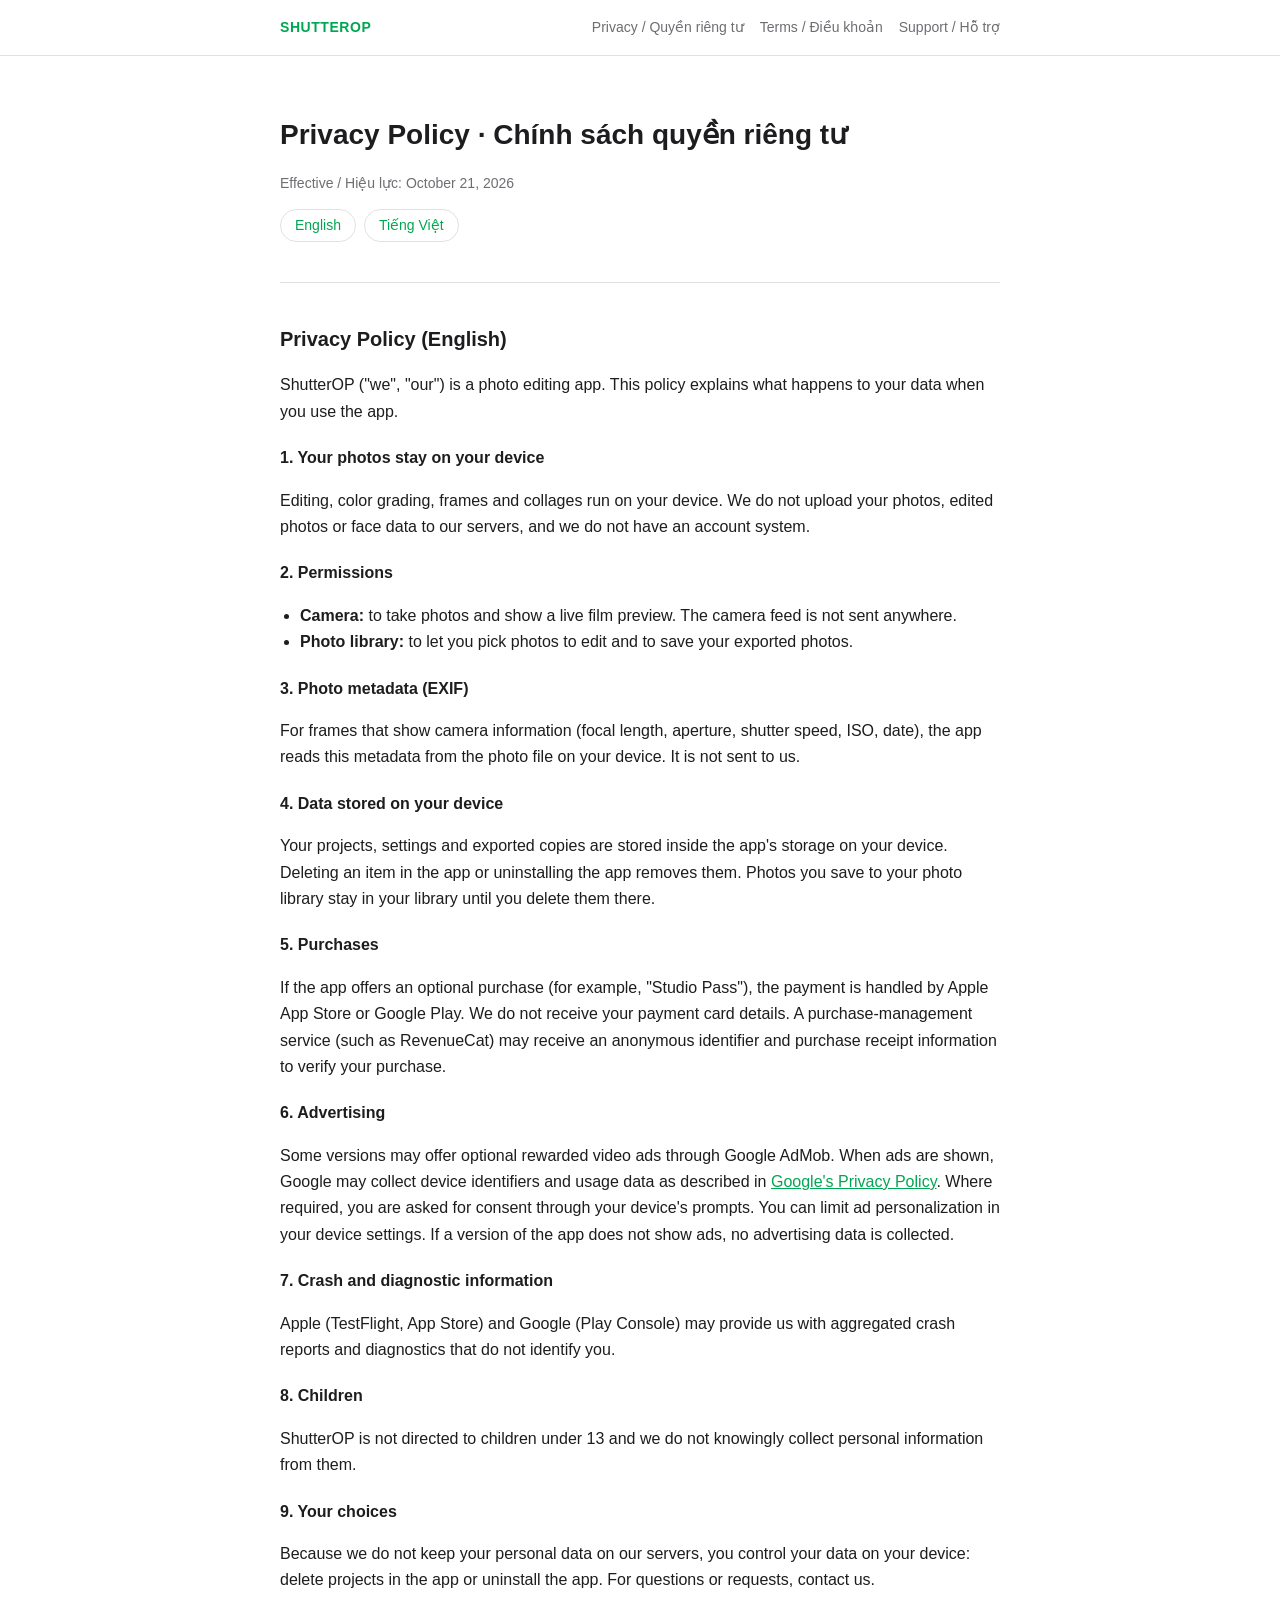
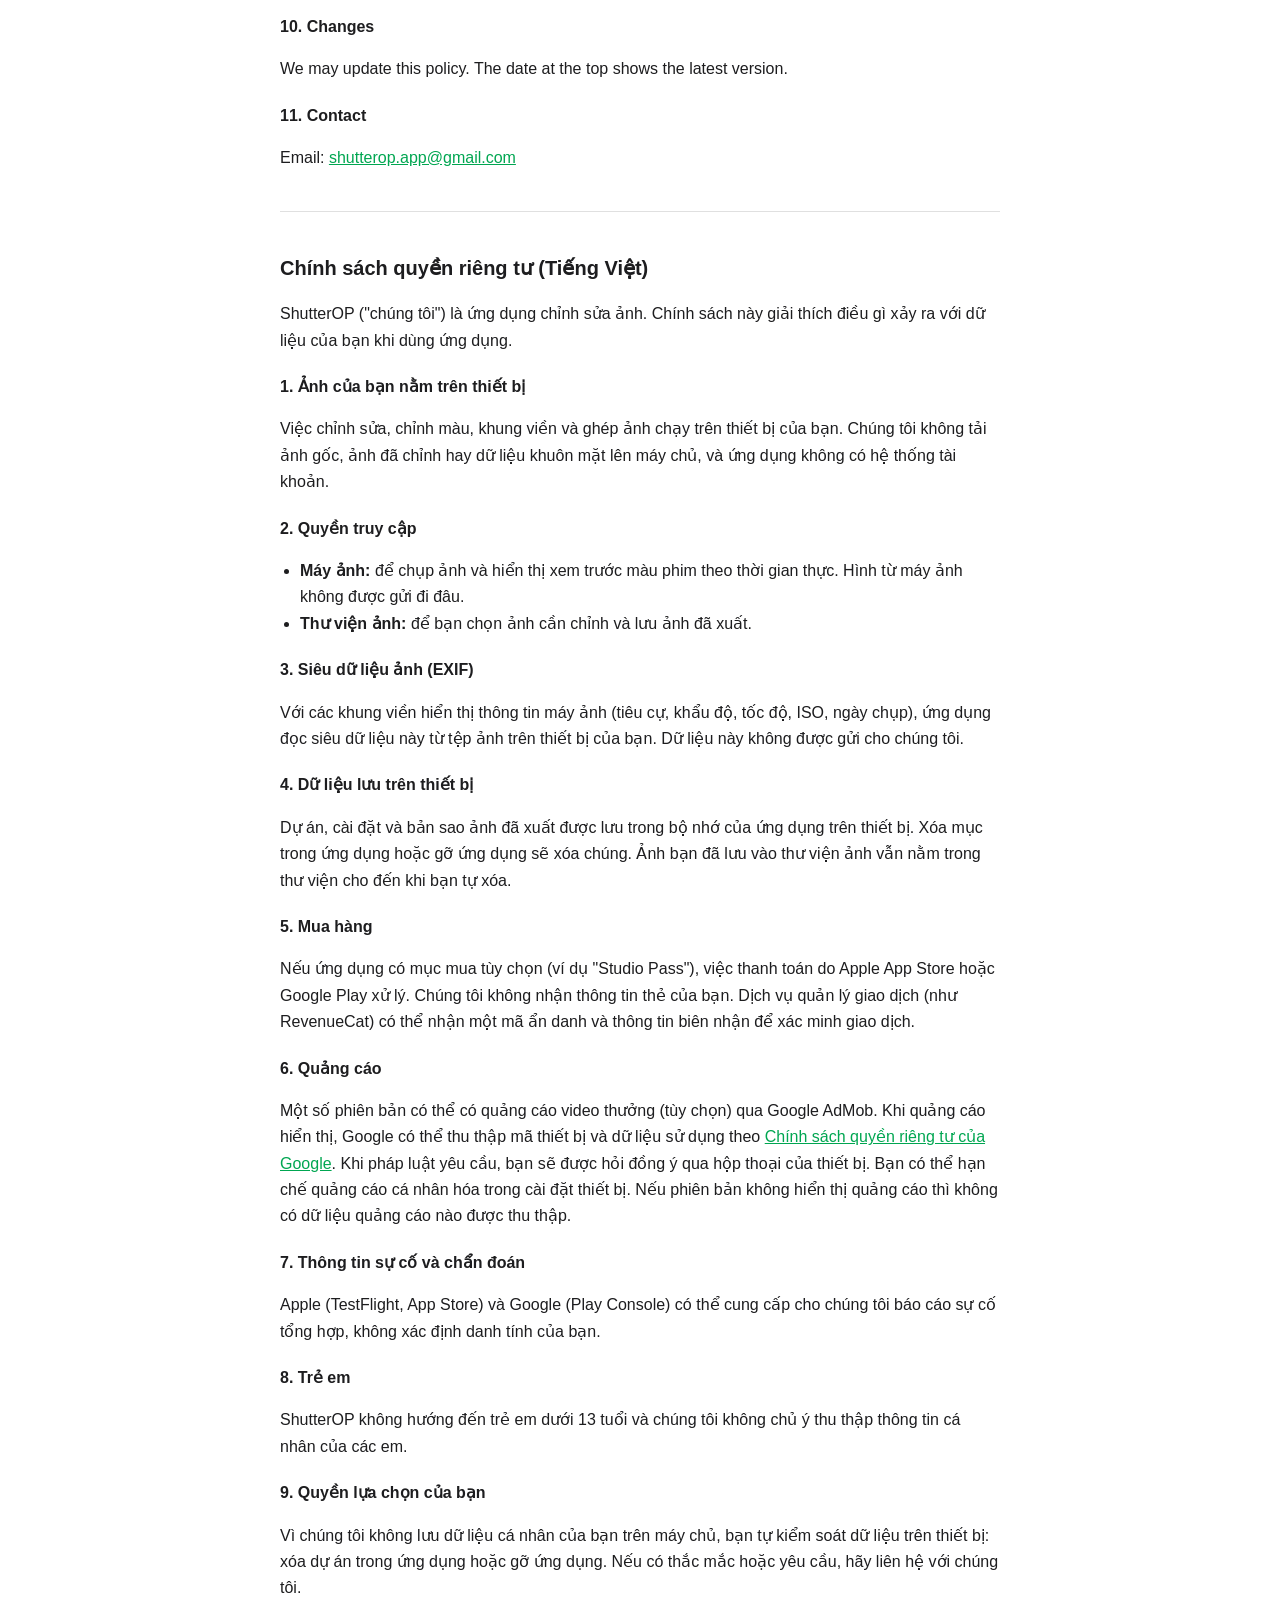
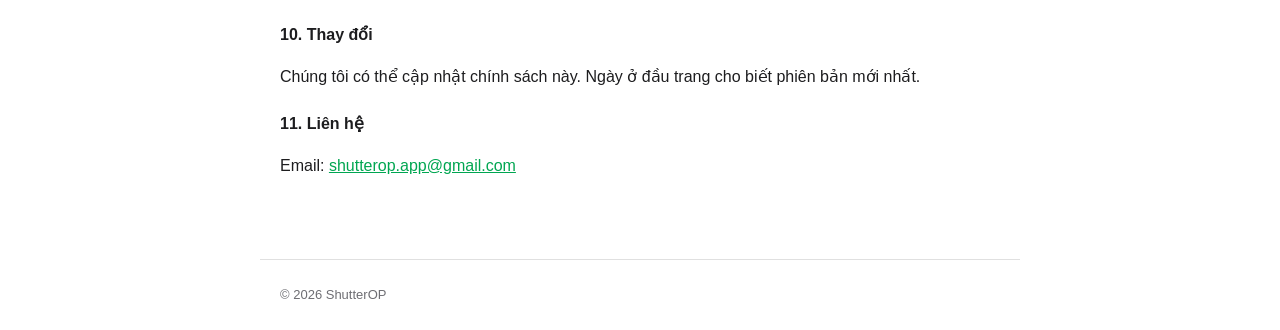
==== privacy.html @ 8fe9f45d "Add files via upload" ====
<!doctype html>
<html lang="en">
<head>
  <meta charset="utf-8" />
  <meta name="viewport" content="width=device-width, initial-scale=1" />
  <title>Privacy Policy / Chính sách quyền riêng tư — ShutterOP</title>
  <link rel="stylesheet" href="style.css" />
</head>
<body>
  <header>
    <div class="bar">
      <a class="brand" href="index.html">SHUTTEROP</a>
      <a href="privacy.html">Privacy / Quyền riêng tư</a>
      <a href="terms.html">Terms / Điều khoản</a>
      <a href="support.html">Support / Hỗ trợ</a>
    </div>
  </header>
  <main>
    <h1>Privacy Policy · Chính sách quyền riêng tư</h1>
    <p class="muted">Effective / Hiệu lực: October 21, 2026</p>
    <div class="lang"><a href="#en">English</a><a href="#vi">Tiếng Việt</a></div>

    <section class="doc" id="en">
      <h2>Privacy Policy (English)</h2>
      <p>ShutterOP ("we", "our") is a photo editing app. This policy explains what happens to your data when you use the app.</p>

      <h3>1. Your photos stay on your device</h3>
      <p>Editing, color grading, frames and collages run on your device. We do not upload your photos, edited photos or face data to our servers, and we do not have an account system.</p>

      <h3>2. Permissions</h3>
      <ul>
        <li><strong>Camera:</strong> to take photos and show a live film preview. The camera feed is not sent anywhere.</li>
        <li><strong>Photo library:</strong> to let you pick photos to edit and to save your exported photos.</li>
      </ul>

      <h3>3. Photo metadata (EXIF)</h3>
      <p>For frames that show camera information (focal length, aperture, shutter speed, ISO, date), the app reads this metadata from the photo file on your device. It is not sent to us.</p>

      <h3>4. Data stored on your device</h3>
      <p>Your projects, settings and exported copies are stored inside the app's storage on your device. Deleting an item in the app or uninstalling the app removes them. Photos you save to your photo library stay in your library until you delete them there.</p>

      <h3>5. Purchases</h3>
      <p>If the app offers an optional purchase (for example, "Studio Pass"), the payment is handled by Apple App Store or Google Play. We do not receive your payment card details. A purchase-management service (such as RevenueCat) may receive an anonymous identifier and purchase receipt information to verify your purchase.</p>

      <h3>6. Advertising</h3>
      <p>Some versions may offer optional rewarded video ads through Google AdMob. When ads are shown, Google may collect device identifiers and usage data as described in <a href="https://policies.google.com/privacy">Google's Privacy Policy</a>. Where required, you are asked for consent through your device's prompts. You can limit ad personalization in your device settings. If a version of the app does not show ads, no advertising data is collected.</p>

      <h3>7. Crash and diagnostic information</h3>
      <p>Apple (TestFlight, App Store) and Google (Play Console) may provide us with aggregated crash reports and diagnostics that do not identify you.</p>

      <h3>8. Children</h3>
      <p>ShutterOP is not directed to children under 13 and we do not knowingly collect personal information from them.</p>

      <h3>9. Your choices</h3>
      <p>Because we do not keep your personal data on our servers, you control your data on your device: delete projects in the app or uninstall the app. For questions or requests, contact us.</p>

      <h3>10. Changes</h3>
      <p>We may update this policy. The date at the top shows the latest version.</p>

      <h3>11. Contact</h3>
      <p>Email: <a href="mailto:shutterop.app@gmail.com">shutterop.app@gmail.com</a></p>
    </section>

    <section class="doc" id="vi">
      <h2>Chính sách quyền riêng tư (Tiếng Việt)</h2>
      <p>ShutterOP ("chúng tôi") là ứng dụng chỉnh sửa ảnh. Chính sách này giải thích điều gì xảy ra với dữ liệu của bạn khi dùng ứng dụng.</p>

      <h3>1. Ảnh của bạn nằm trên thiết bị</h3>
      <p>Việc chỉnh sửa, chỉnh màu, khung viền và ghép ảnh chạy trên thiết bị của bạn. Chúng tôi không tải ảnh gốc, ảnh đã chỉnh hay dữ liệu khuôn mặt lên máy chủ, và ứng dụng không có hệ thống tài khoản.</p>

      <h3>2. Quyền truy cập</h3>
      <ul>
        <li><strong>Máy ảnh:</strong> để chụp ảnh và hiển thị xem trước màu phim theo thời gian thực. Hình từ máy ảnh không được gửi đi đâu.</li>
        <li><strong>Thư viện ảnh:</strong> để bạn chọn ảnh cần chỉnh và lưu ảnh đã xuất.</li>
      </ul>

      <h3>3. Siêu dữ liệu ảnh (EXIF)</h3>
      <p>Với các khung viền hiển thị thông tin máy ảnh (tiêu cự, khẩu độ, tốc độ, ISO, ngày chụp), ứng dụng đọc siêu dữ liệu này từ tệp ảnh trên thiết bị của bạn. Dữ liệu này không được gửi cho chúng tôi.</p>

      <h3>4. Dữ liệu lưu trên thiết bị</h3>
      <p>Dự án, cài đặt và bản sao ảnh đã xuất được lưu trong bộ nhớ của ứng dụng trên thiết bị. Xóa mục trong ứng dụng hoặc gỡ ứng dụng sẽ xóa chúng. Ảnh bạn đã lưu vào thư viện ảnh vẫn nằm trong thư viện cho đến khi bạn tự xóa.</p>

      <h3>5. Mua hàng</h3>
      <p>Nếu ứng dụng có mục mua tùy chọn (ví dụ "Studio Pass"), việc thanh toán do Apple App Store hoặc Google Play xử lý. Chúng tôi không nhận thông tin thẻ của bạn. Dịch vụ quản lý giao dịch (như RevenueCat) có thể nhận một mã ẩn danh và thông tin biên nhận để xác minh giao dịch.</p>

      <h3>6. Quảng cáo</h3>
      <p>Một số phiên bản có thể có quảng cáo video thưởng (tùy chọn) qua Google AdMob. Khi quảng cáo hiển thị, Google có thể thu thập mã thiết bị và dữ liệu sử dụng theo <a href="https://policies.google.com/privacy">Chính sách quyền riêng tư của Google</a>. Khi pháp luật yêu cầu, bạn sẽ được hỏi đồng ý qua hộp thoại của thiết bị. Bạn có thể hạn chế quảng cáo cá nhân hóa trong cài đặt thiết bị. Nếu phiên bản không hiển thị quảng cáo thì không có dữ liệu quảng cáo nào được thu thập.</p>

      <h3>7. Thông tin sự cố và chẩn đoán</h3>
      <p>Apple (TestFlight, App Store) và Google (Play Console) có thể cung cấp cho chúng tôi báo cáo sự cố tổng hợp, không xác định danh tính của bạn.</p>

      <h3>8. Trẻ em</h3>
      <p>ShutterOP không hướng đến trẻ em dưới 13 tuổi và chúng tôi không chủ ý thu thập thông tin cá nhân của các em.</p>

      <h3>9. Quyền lựa chọn của bạn</h3>
      <p>Vì chúng tôi không lưu dữ liệu cá nhân của bạn trên máy chủ, bạn tự kiểm soát dữ liệu trên thiết bị: xóa dự án trong ứng dụng hoặc gỡ ứng dụng. Nếu có thắc mắc hoặc yêu cầu, hãy liên hệ với chúng tôi.</p>

      <h3>10. Thay đổi</h3>
      <p>Chúng tôi có thể cập nhật chính sách này. Ngày ở đầu trang cho biết phiên bản mới nhất.</p>

      <h3>11. Liên hệ</h3>
      <p>Email: <a href="mailto:shutterop.app@gmail.com">shutterop.app@gmail.com</a></p>
    </section>
  </main>
  <footer>&copy; 2026 ShutterOP</footer>
</body>
</html>
---- style.css ----
:root {
  --bg: #121212;
  --card: #1c1c1e;
  --text: #f2f2f2;
  --muted: #a1a1a6;
  --accent: #00a651;
  --line: rgba(255, 255, 255, 0.1);
}
@media (prefers-color-scheme: light) {
  :root {
    --bg: #ffffff;
    --card: #f5f5f7;
    --text: #1d1d1f;
    --muted: #6e6e73;
    --line: rgba(0, 0, 0, 0.12);
  }
}
* { box-sizing: border-box; }
body {
  margin: 0;
  background: var(--bg);
  color: var(--text);
  font: 16px/1.65 -apple-system, BlinkMacSystemFont, "Segoe UI", Roboto, Helvetica, Arial, sans-serif;
}
main { max-width: 760px; margin: 0 auto; padding: 24px 20px 64px; }
header { border-bottom: 1px solid var(--line); }
header .bar { max-width: 760px; margin: 0 auto; padding: 16px 20px; display: flex; gap: 16px; flex-wrap: wrap; align-items: center; }
header .brand { font-weight: 700; letter-spacing: 0.04em; color: var(--accent); margin-right: auto; text-decoration: none; }
header a { color: var(--muted); text-decoration: none; font-size: 14px; }
header a:hover { color: var(--text); }
h1 { font-size: 28px; margin: 32px 0 4px; }
h2 { font-size: 20px; margin: 32px 0 8px; }
h3 { font-size: 16px; margin: 20px 0 4px; }
p, li { color: var(--text); }
.muted { color: var(--muted); font-size: 14px; }
ul { padding-left: 20px; }
a { color: var(--accent); }
.lang { display: flex; gap: 8px; margin: 12px 0 0; }
.lang a { border: 1px solid var(--line); border-radius: 999px; padding: 4px 14px; font-size: 14px; text-decoration: none; }
section.doc { margin-top: 40px; padding-top: 8px; border-top: 1px solid var(--line); }
.card { background: var(--card); border-radius: 14px; padding: 16px 18px; margin: 16px 0; }
footer { max-width: 760px; margin: 0 auto; padding: 24px 20px; color: var(--muted); font-size: 13px; border-top: 1px solid var(--line); }
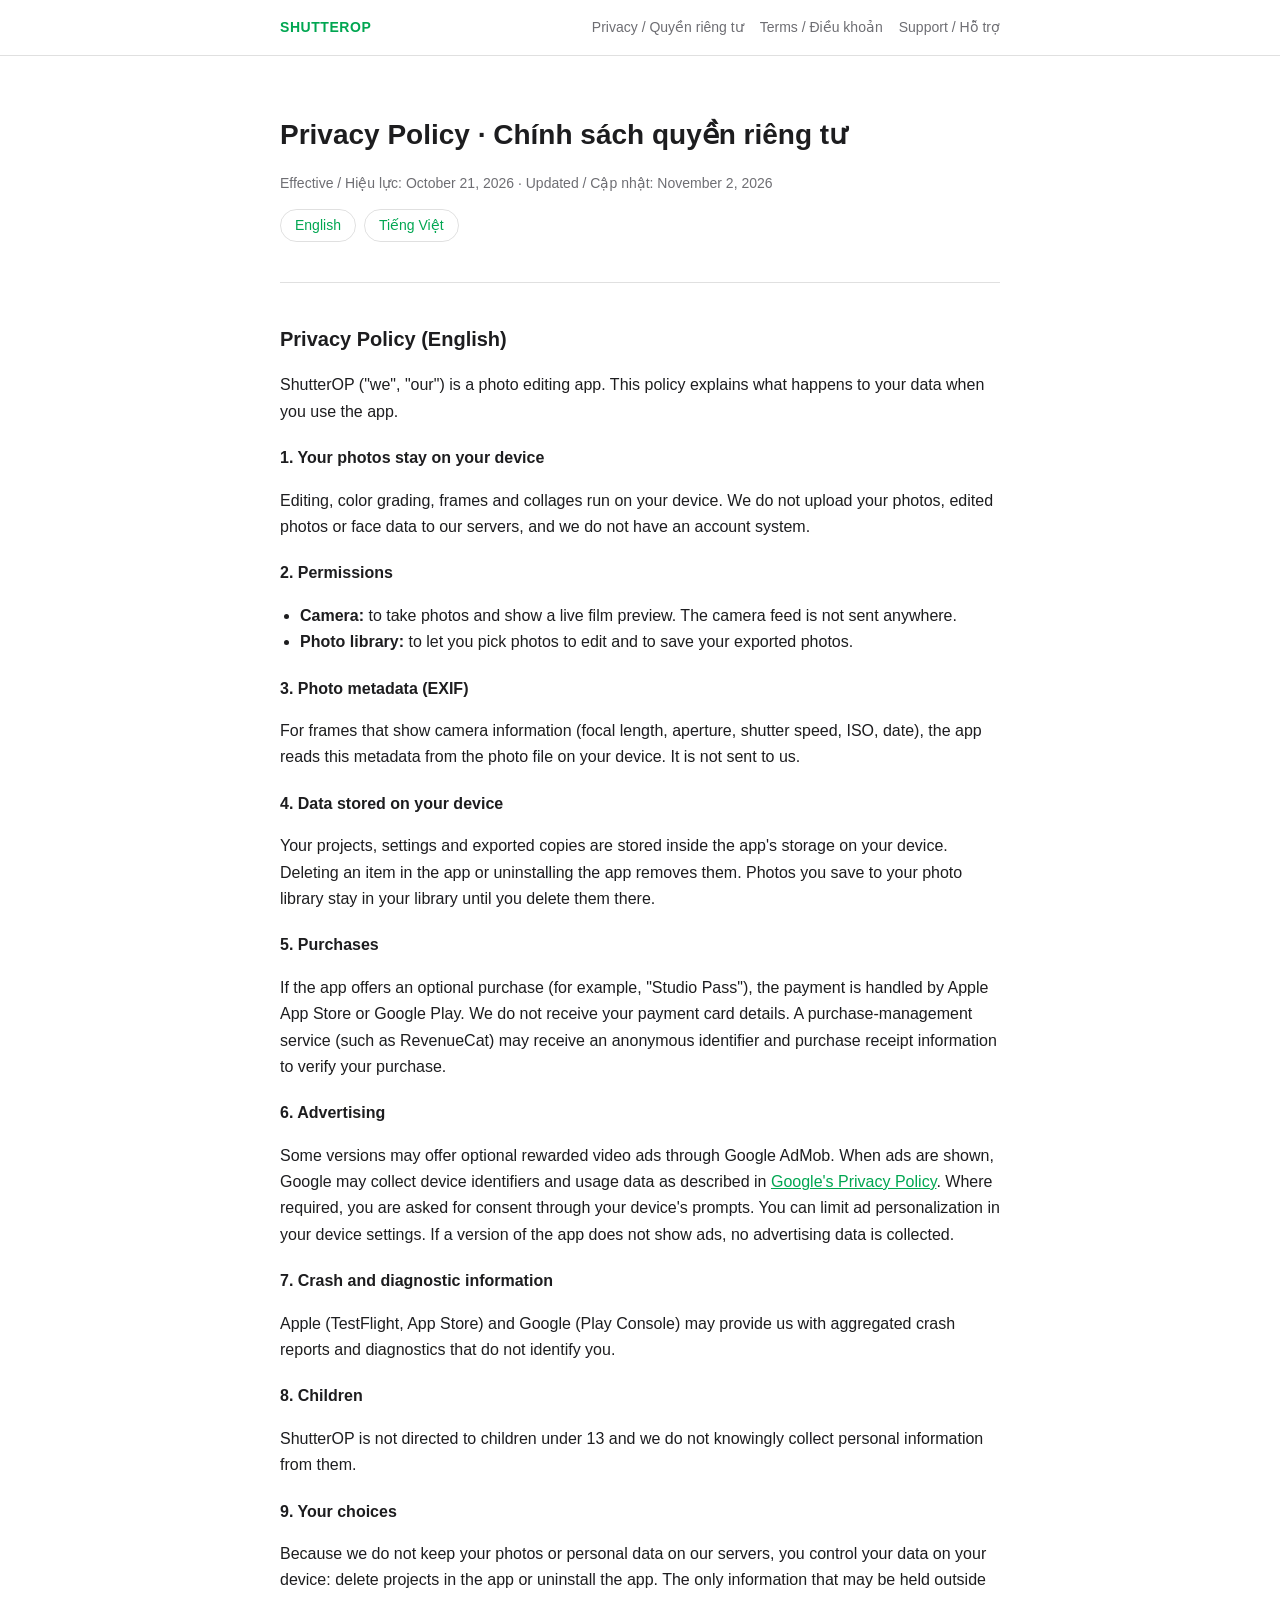
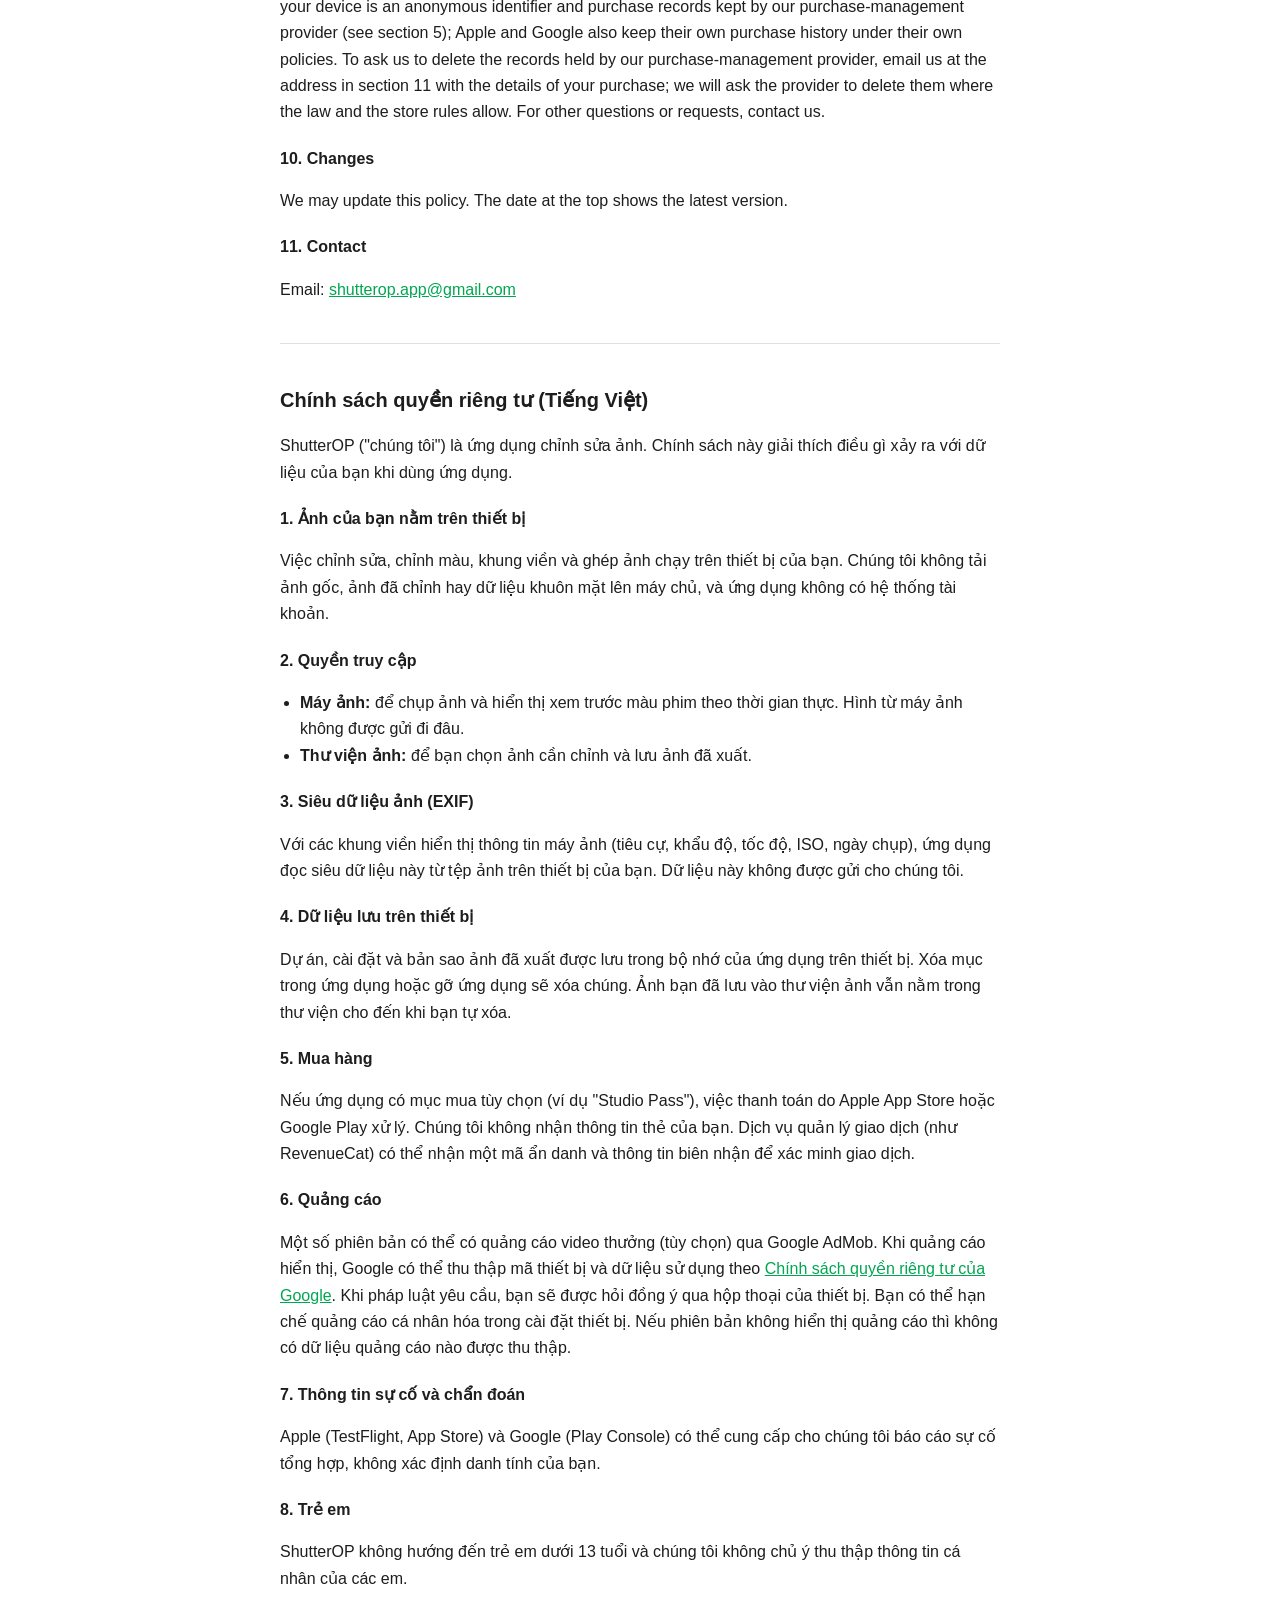
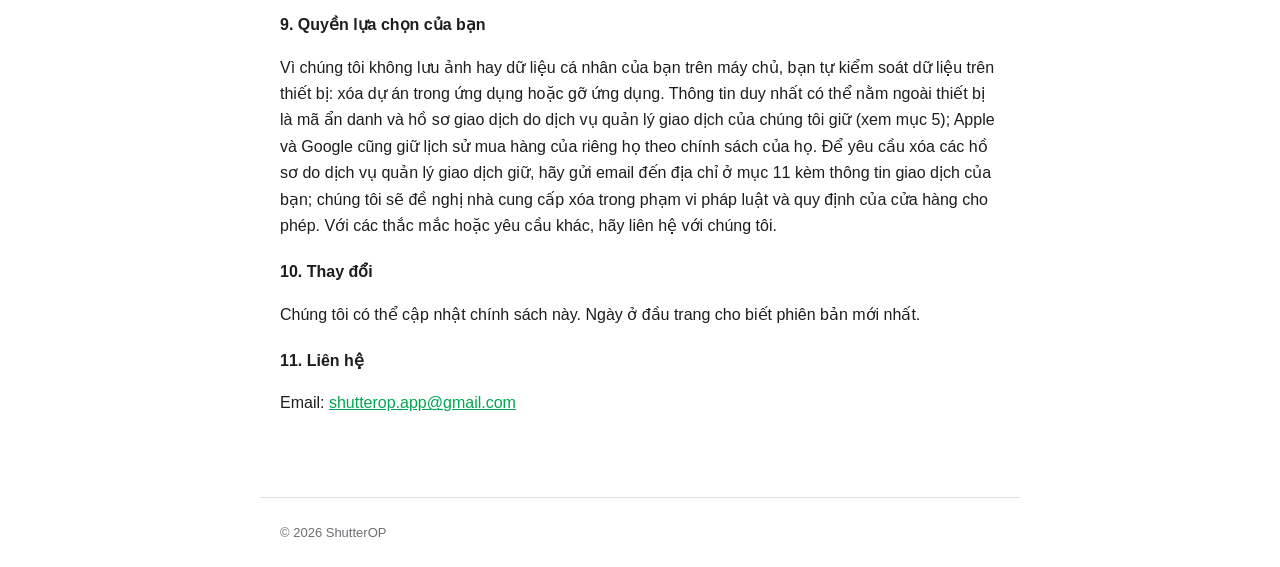
==== commit 9366d630: "Add files via upload" ====
--- a/privacy.html
+++ b/privacy.html
@@ -17,7 +17,7 @@
   </header>
   <main>
     <h1>Privacy Policy · Chính sách quyền riêng tư</h1>
-    <p class="muted">Effective / Hiệu lực: October 21, 2026</p>
+    <p class="muted">Effective / Hiệu lực: October 21, 2026 · Updated / Cập nhật: November 2, 2026</p>
     <div class="lang"><a href="#en">English</a><a href="#vi">Tiếng Việt</a></div>
 
     <section class="doc" id="en">
@@ -52,7 +52,7 @@
       <p>ShutterOP is not directed to children under 13 and we do not knowingly collect personal information from them.</p>
 
       <h3>9. Your choices</h3>
-      <p>Because we do not keep your personal data on our servers, you control your data on your device: delete projects in the app or uninstall the app. For questions or requests, contact us.</p>
+      <p>Because we do not keep your photos or personal data on our servers, you control your data on your device: delete projects in the app or uninstall the app. The only information that may be held outside your device is an anonymous identifier and purchase records kept by our purchase-management provider (see section 5); Apple and Google also keep their own purchase history under their own policies. To ask us to delete the records held by our purchase-management provider, email us at the address in section 11 with the details of your purchase; we will ask the provider to delete them where the law and the store rules allow. For other questions or requests, contact us.</p>
 
       <h3>10. Changes</h3>
       <p>We may update this policy. The date at the top shows the latest version.</p>
@@ -93,7 +93,7 @@
       <p>ShutterOP không hướng đến trẻ em dưới 13 tuổi và chúng tôi không chủ ý thu thập thông tin cá nhân của các em.</p>
 
       <h3>9. Quyền lựa chọn của bạn</h3>
-      <p>Vì chúng tôi không lưu dữ liệu cá nhân của bạn trên máy chủ, bạn tự kiểm soát dữ liệu trên thiết bị: xóa dự án trong ứng dụng hoặc gỡ ứng dụng. Nếu có thắc mắc hoặc yêu cầu, hãy liên hệ với chúng tôi.</p>
+      <p>Vì chúng tôi không lưu ảnh hay dữ liệu cá nhân của bạn trên máy chủ, bạn tự kiểm soát dữ liệu trên thiết bị: xóa dự án trong ứng dụng hoặc gỡ ứng dụng. Thông tin duy nhất có thể nằm ngoài thiết bị là mã ẩn danh và hồ sơ giao dịch do dịch vụ quản lý giao dịch của chúng tôi giữ (xem mục 5); Apple và Google cũng giữ lịch sử mua hàng của riêng họ theo chính sách của họ. Để yêu cầu xóa các hồ sơ do dịch vụ quản lý giao dịch giữ, hãy gửi email đến địa chỉ ở mục 11 kèm thông tin giao dịch của bạn; chúng tôi sẽ đề nghị nhà cung cấp xóa trong phạm vi pháp luật và quy định của cửa hàng cho phép. Với các thắc mắc hoặc yêu cầu khác, hãy liên hệ với chúng tôi.</p>
 
       <h3>10. Thay đổi</h3>
       <p>Chúng tôi có thể cập nhật chính sách này. Ngày ở đầu trang cho biết phiên bản mới nhất.</p>
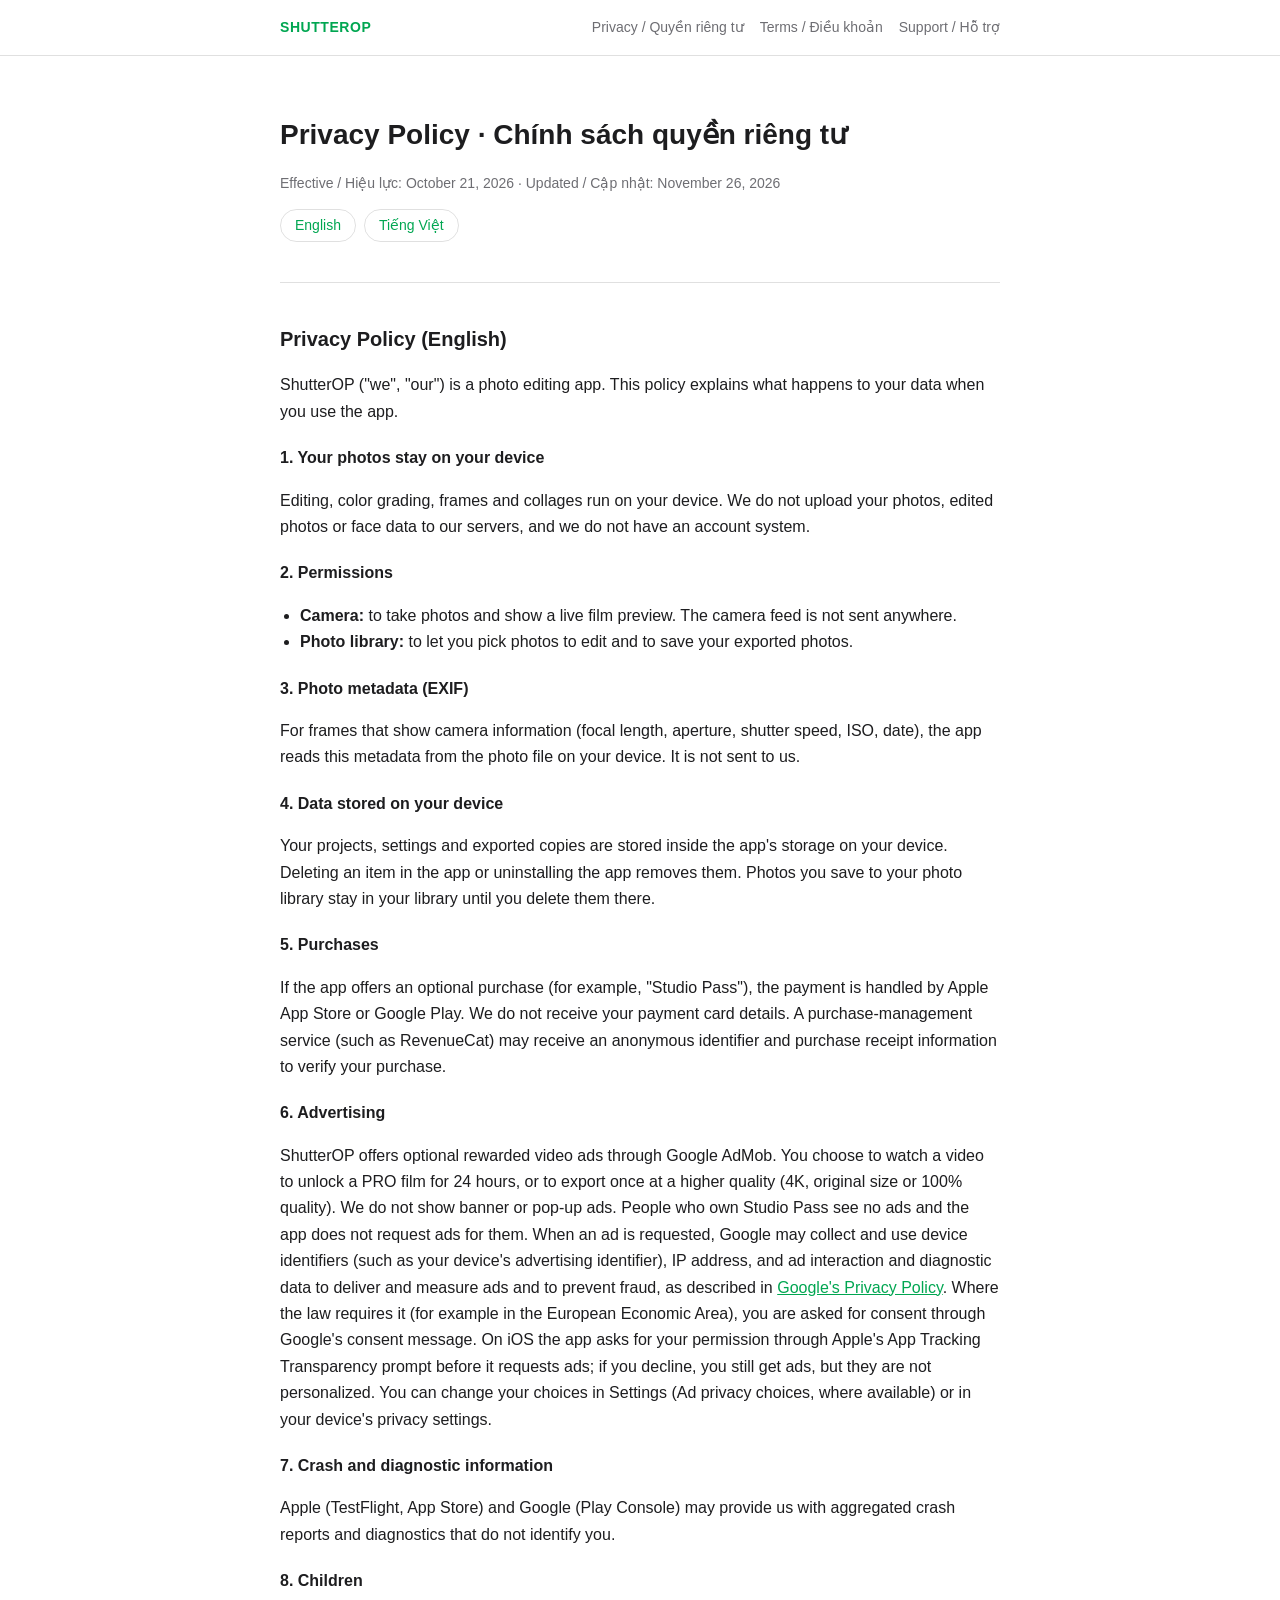
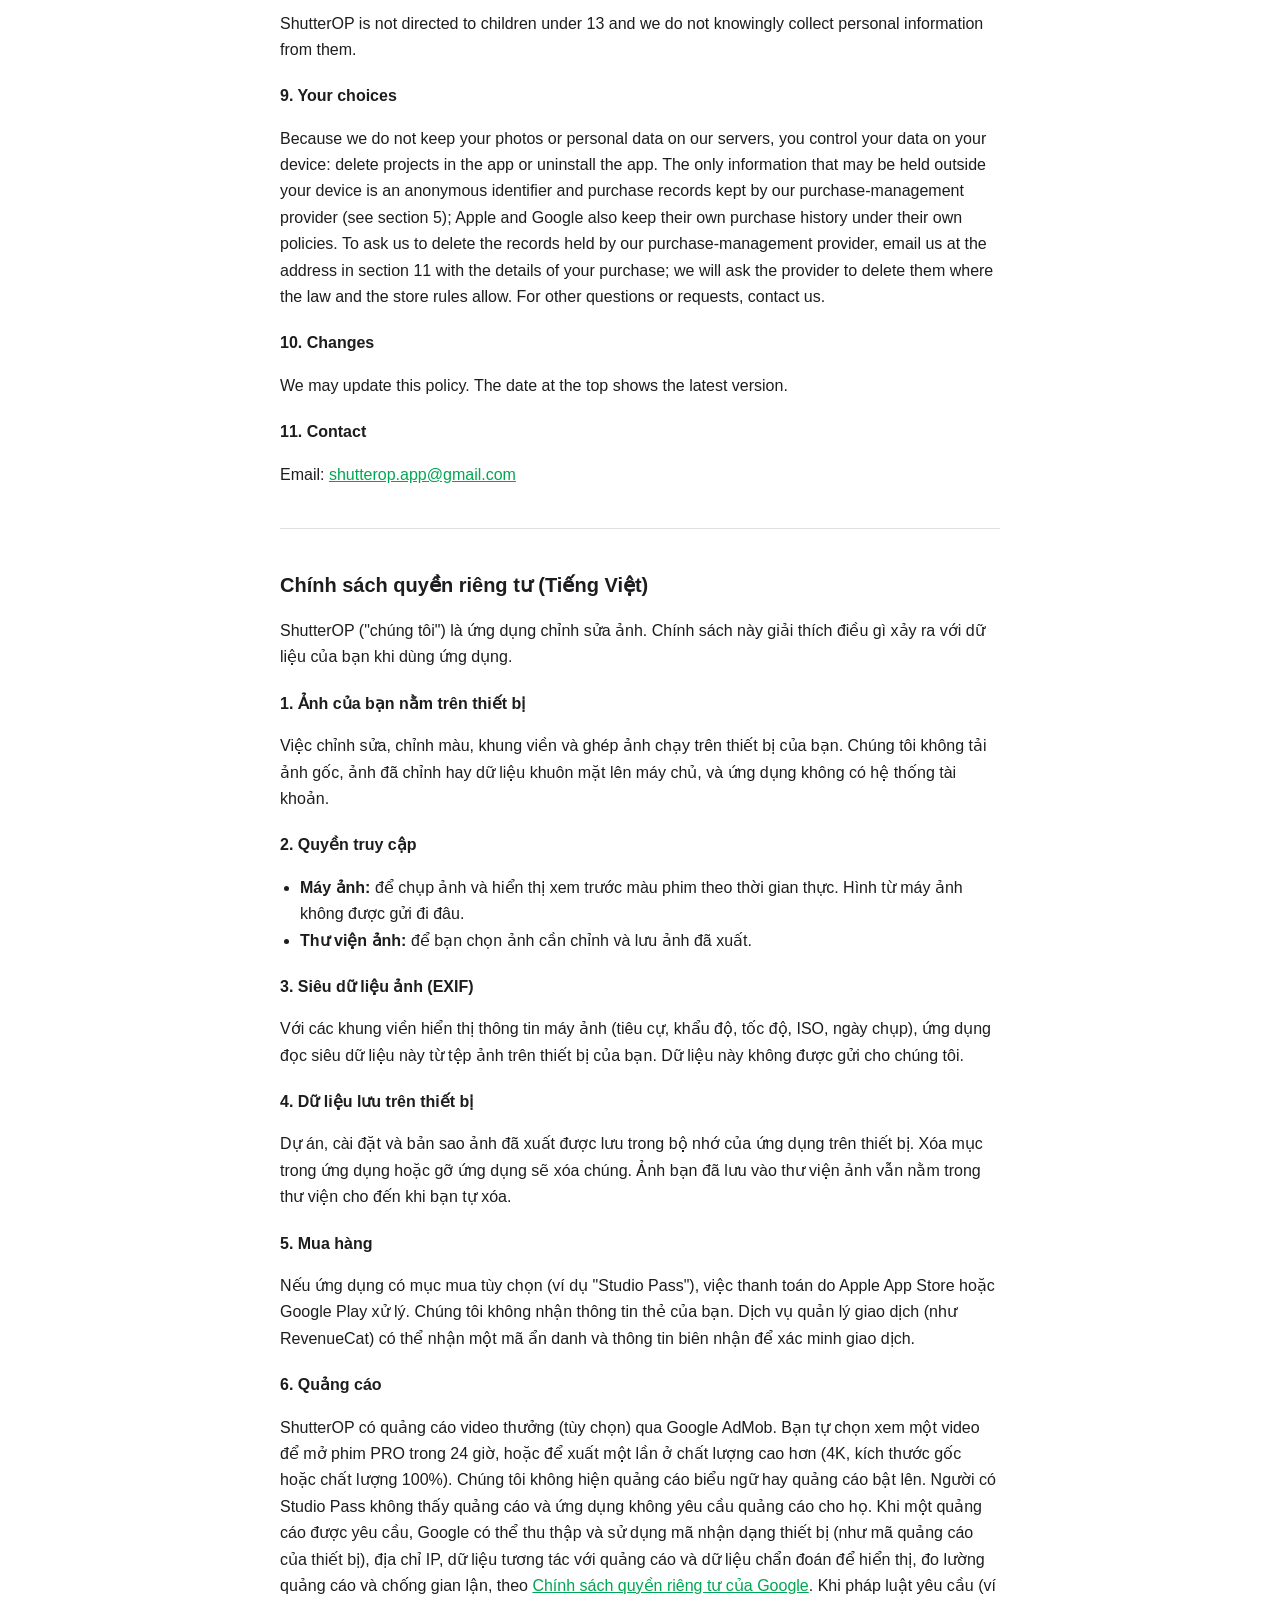
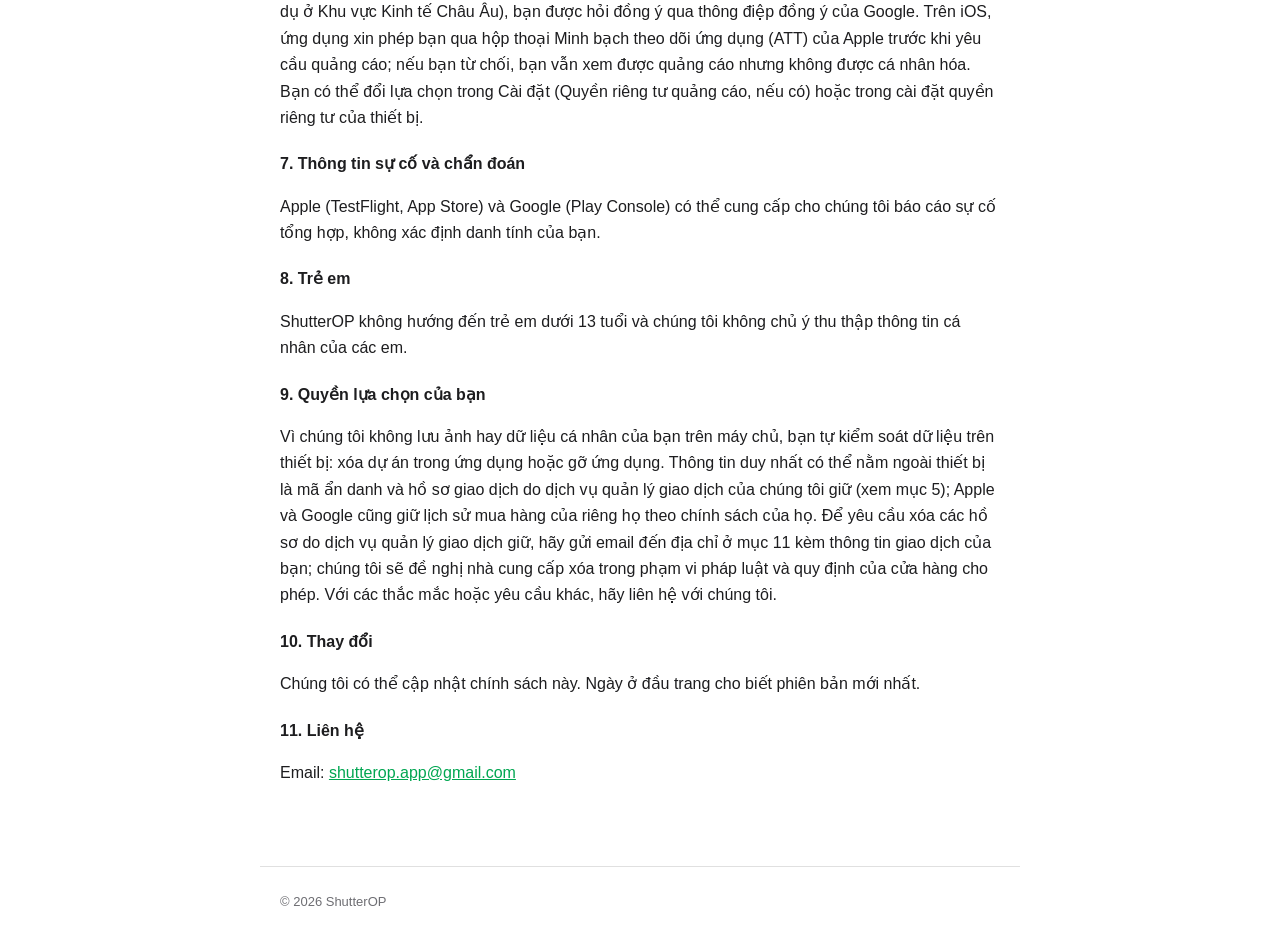
==== commit 6ccc1339: "Add files via upload" ====
--- a/privacy.html
+++ b/privacy.html
@@ -17,7 +17,7 @@
   </header>
   <main>
     <h1>Privacy Policy · Chính sách quyền riêng tư</h1>
-    <p class="muted">Effective / Hiệu lực: October 21, 2026 · Updated / Cập nhật: November 2, 2026</p>
+    <p class="muted">Effective / Hiệu lực: October 21, 2026 · Updated / Cập nhật: November 26, 2026</p>
     <div class="lang"><a href="#en">English</a><a href="#vi">Tiếng Việt</a></div>
 
     <section class="doc" id="en">
@@ -43,7 +43,7 @@
       <p>If the app offers an optional purchase (for example, "Studio Pass"), the payment is handled by Apple App Store or Google Play. We do not receive your payment card details. A purchase-management service (such as RevenueCat) may receive an anonymous identifier and purchase receipt information to verify your purchase.</p>
 
       <h3>6. Advertising</h3>
-      <p>Some versions may offer optional rewarded video ads through Google AdMob. When ads are shown, Google may collect device identifiers and usage data as described in <a href="https://policies.google.com/privacy">Google's Privacy Policy</a>. Where required, you are asked for consent through your device's prompts. You can limit ad personalization in your device settings. If a version of the app does not show ads, no advertising data is collected.</p>
+      <p>ShutterOP offers optional rewarded video ads through Google AdMob. You choose to watch a video to unlock a PRO film for 24 hours, or to export once at a higher quality (4K, original size or 100% quality). We do not show banner or pop-up ads. People who own Studio Pass see no ads and the app does not request ads for them. When an ad is requested, Google may collect and use device identifiers (such as your device's advertising identifier), IP address, and ad interaction and diagnostic data to deliver and measure ads and to prevent fraud, as described in <a href="https://policies.google.com/privacy">Google's Privacy Policy</a>. Where the law requires it (for example in the European Economic Area), you are asked for consent through Google's consent message. On iOS the app asks for your permission through Apple's App Tracking Transparency prompt before it requests ads; if you decline, you still get ads, but they are not personalized. You can change your choices in Settings (Ad privacy choices, where available) or in your device's privacy settings.</p>
 
       <h3>7. Crash and diagnostic information</h3>
       <p>Apple (TestFlight, App Store) and Google (Play Console) may provide us with aggregated crash reports and diagnostics that do not identify you.</p>
@@ -84,7 +84,7 @@
       <p>Nếu ứng dụng có mục mua tùy chọn (ví dụ "Studio Pass"), việc thanh toán do Apple App Store hoặc Google Play xử lý. Chúng tôi không nhận thông tin thẻ của bạn. Dịch vụ quản lý giao dịch (như RevenueCat) có thể nhận một mã ẩn danh và thông tin biên nhận để xác minh giao dịch.</p>
 
       <h3>6. Quảng cáo</h3>
-      <p>Một số phiên bản có thể có quảng cáo video thưởng (tùy chọn) qua Google AdMob. Khi quảng cáo hiển thị, Google có thể thu thập mã thiết bị và dữ liệu sử dụng theo <a href="https://policies.google.com/privacy">Chính sách quyền riêng tư của Google</a>. Khi pháp luật yêu cầu, bạn sẽ được hỏi đồng ý qua hộp thoại của thiết bị. Bạn có thể hạn chế quảng cáo cá nhân hóa trong cài đặt thiết bị. Nếu phiên bản không hiển thị quảng cáo thì không có dữ liệu quảng cáo nào được thu thập.</p>
+      <p>ShutterOP có quảng cáo video thưởng (tùy chọn) qua Google AdMob. Bạn tự chọn xem một video để mở phim PRO trong 24 giờ, hoặc để xuất một lần ở chất lượng cao hơn (4K, kích thước gốc hoặc chất lượng 100%). Chúng tôi không hiện quảng cáo biểu ngữ hay quảng cáo bật lên. Người có Studio Pass không thấy quảng cáo và ứng dụng không yêu cầu quảng cáo cho họ. Khi một quảng cáo được yêu cầu, Google có thể thu thập và sử dụng mã nhận dạng thiết bị (như mã quảng cáo của thiết bị), địa chỉ IP, dữ liệu tương tác với quảng cáo và dữ liệu chẩn đoán để hiển thị, đo lường quảng cáo và chống gian lận, theo <a href="https://policies.google.com/privacy">Chính sách quyền riêng tư của Google</a>. Khi pháp luật yêu cầu (ví dụ ở Khu vực Kinh tế Châu Âu), bạn được hỏi đồng ý qua thông điệp đồng ý của Google. Trên iOS, ứng dụng xin phép bạn qua hộp thoại Minh bạch theo dõi ứng dụng (ATT) của Apple trước khi yêu cầu quảng cáo; nếu bạn từ chối, bạn vẫn xem được quảng cáo nhưng không được cá nhân hóa. Bạn có thể đổi lựa chọn trong Cài đặt (Quyền riêng tư quảng cáo, nếu có) hoặc trong cài đặt quyền riêng tư của thiết bị.</p>
 
       <h3>7. Thông tin sự cố và chẩn đoán</h3>
       <p>Apple (TestFlight, App Store) và Google (Play Console) có thể cung cấp cho chúng tôi báo cáo sự cố tổng hợp, không xác định danh tính của bạn.</p>
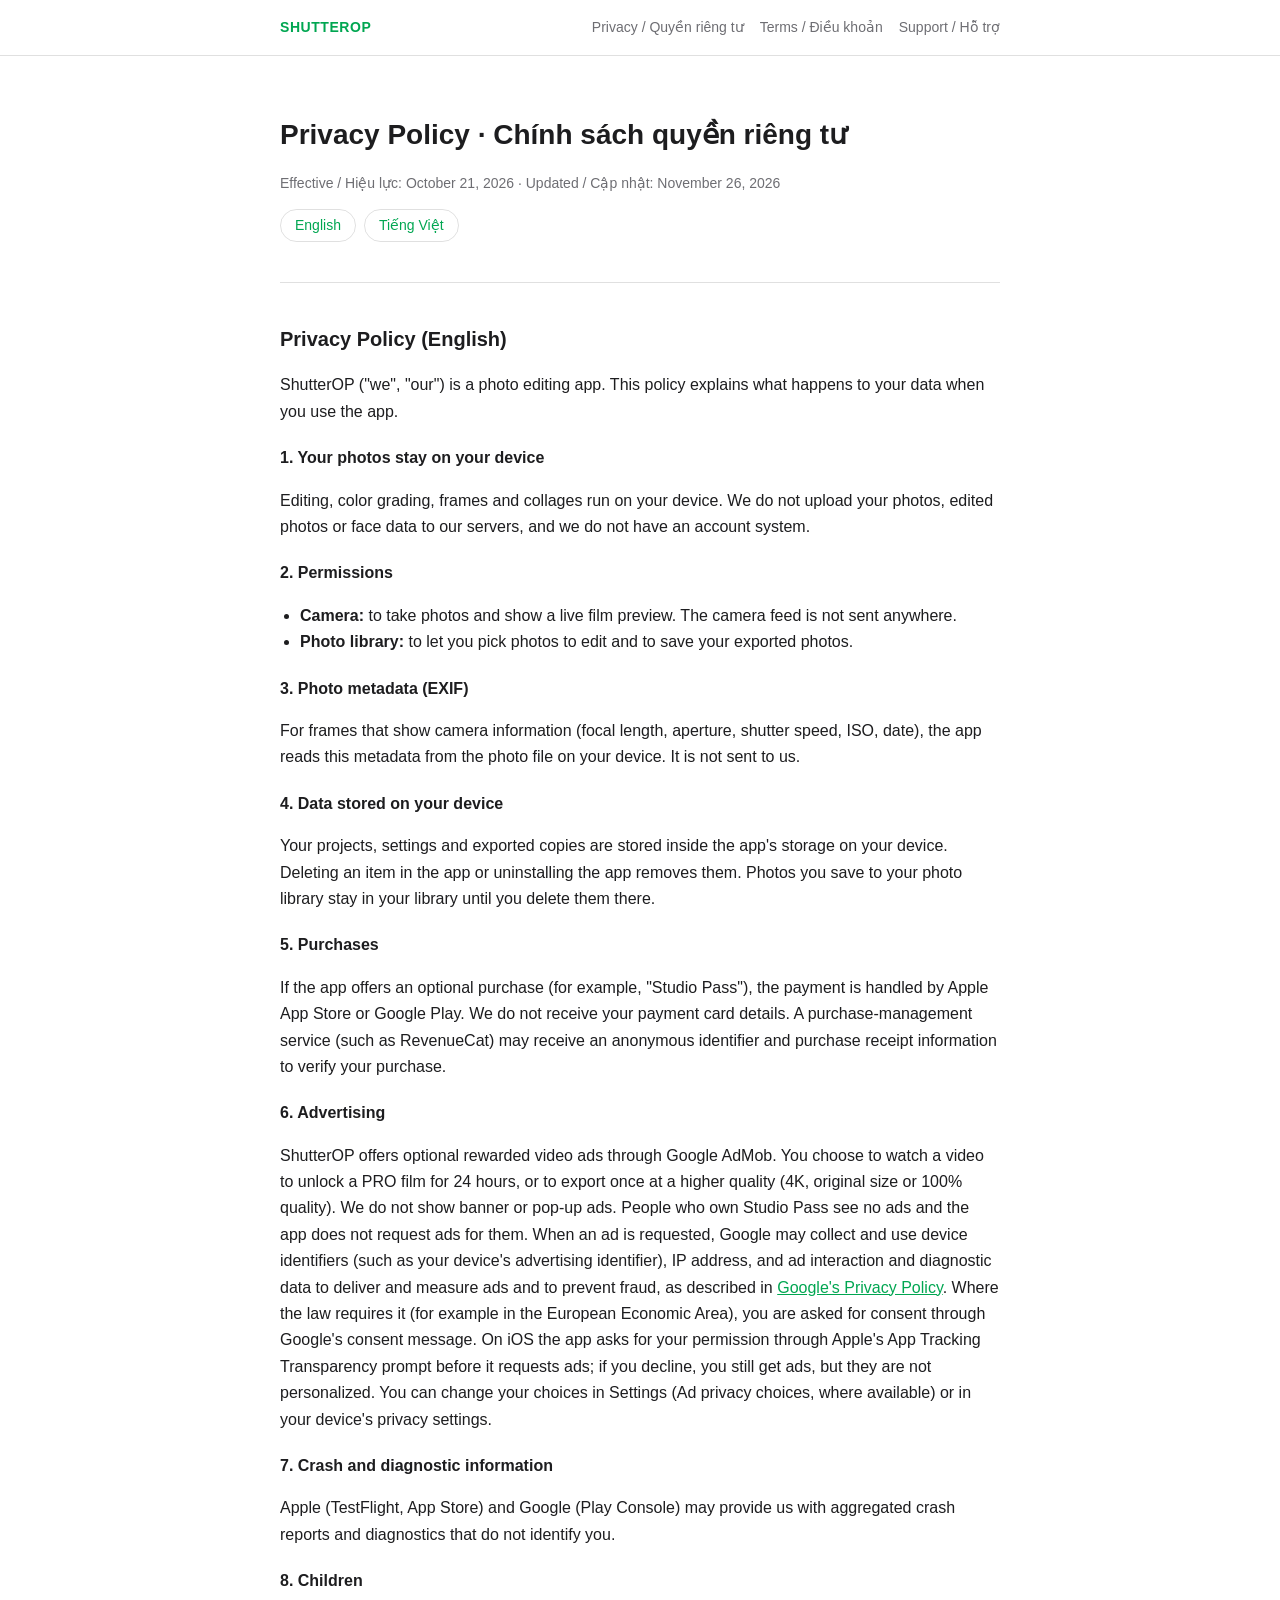
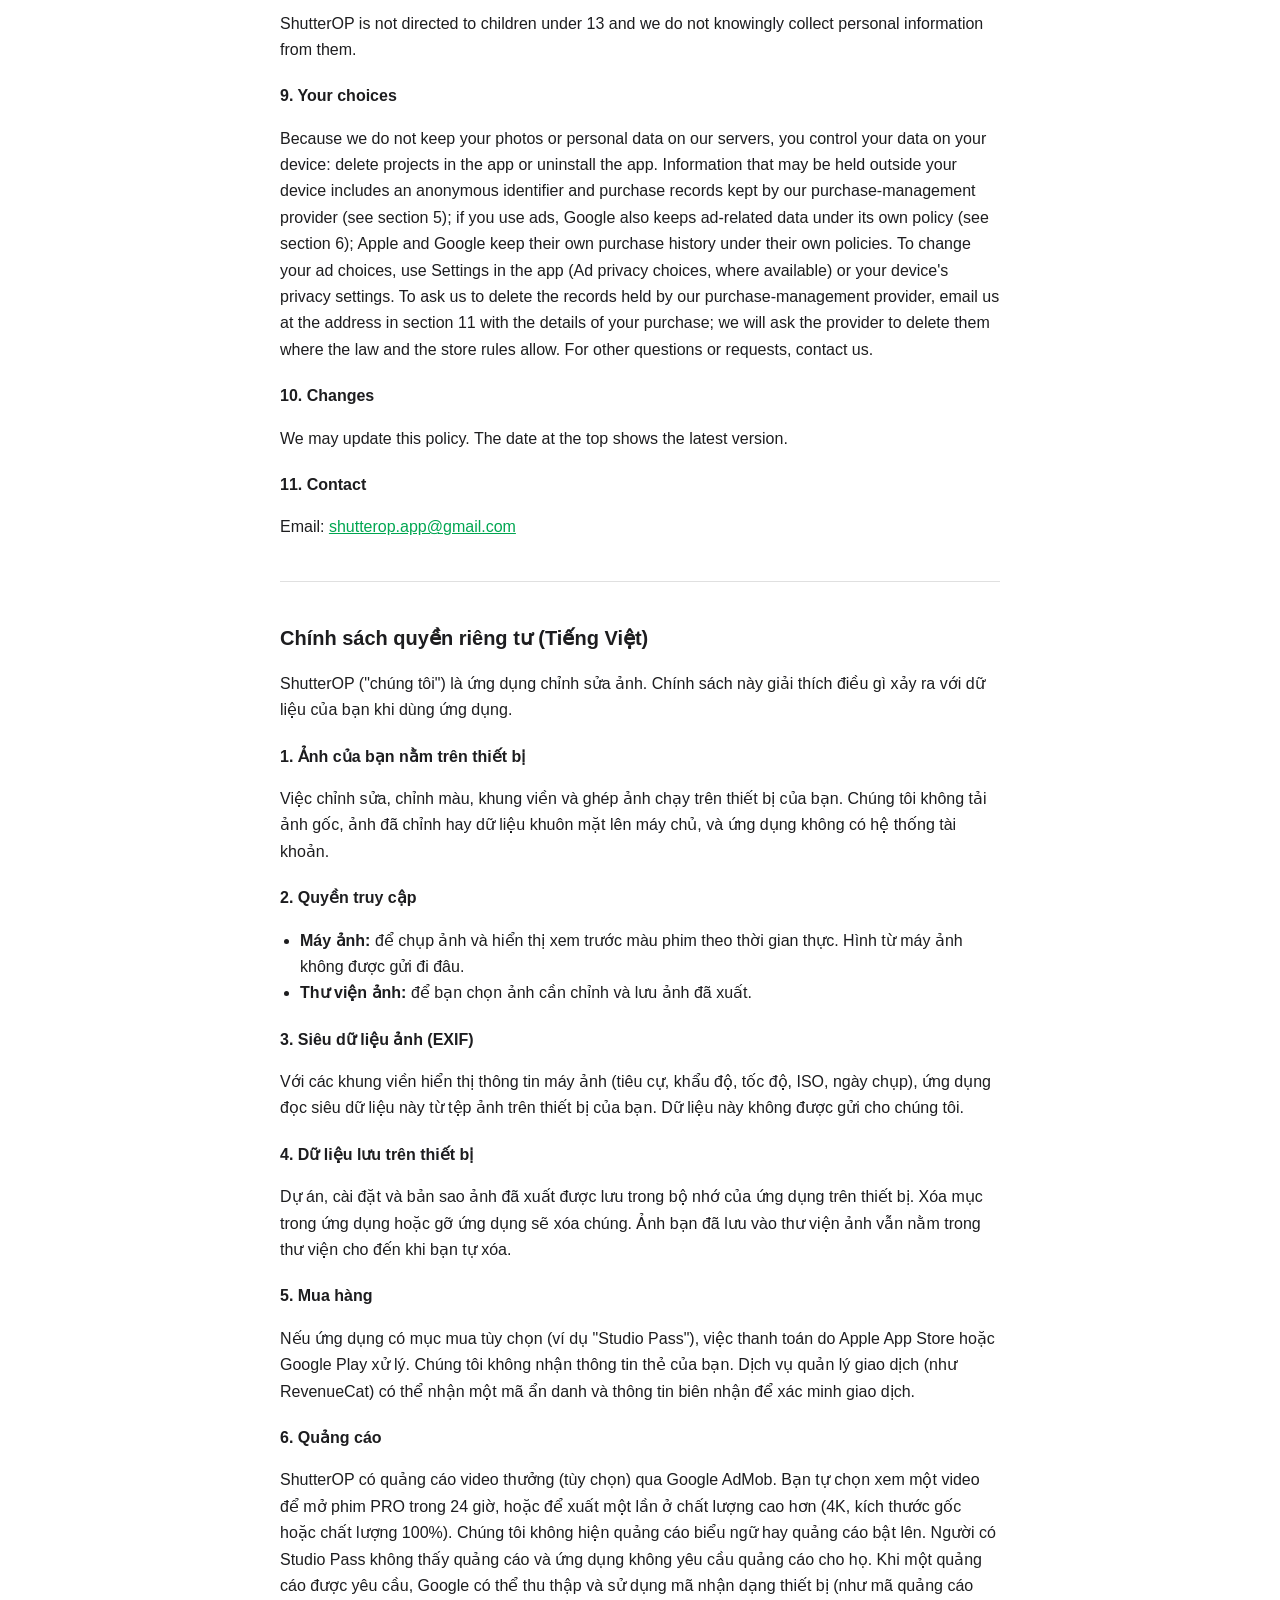
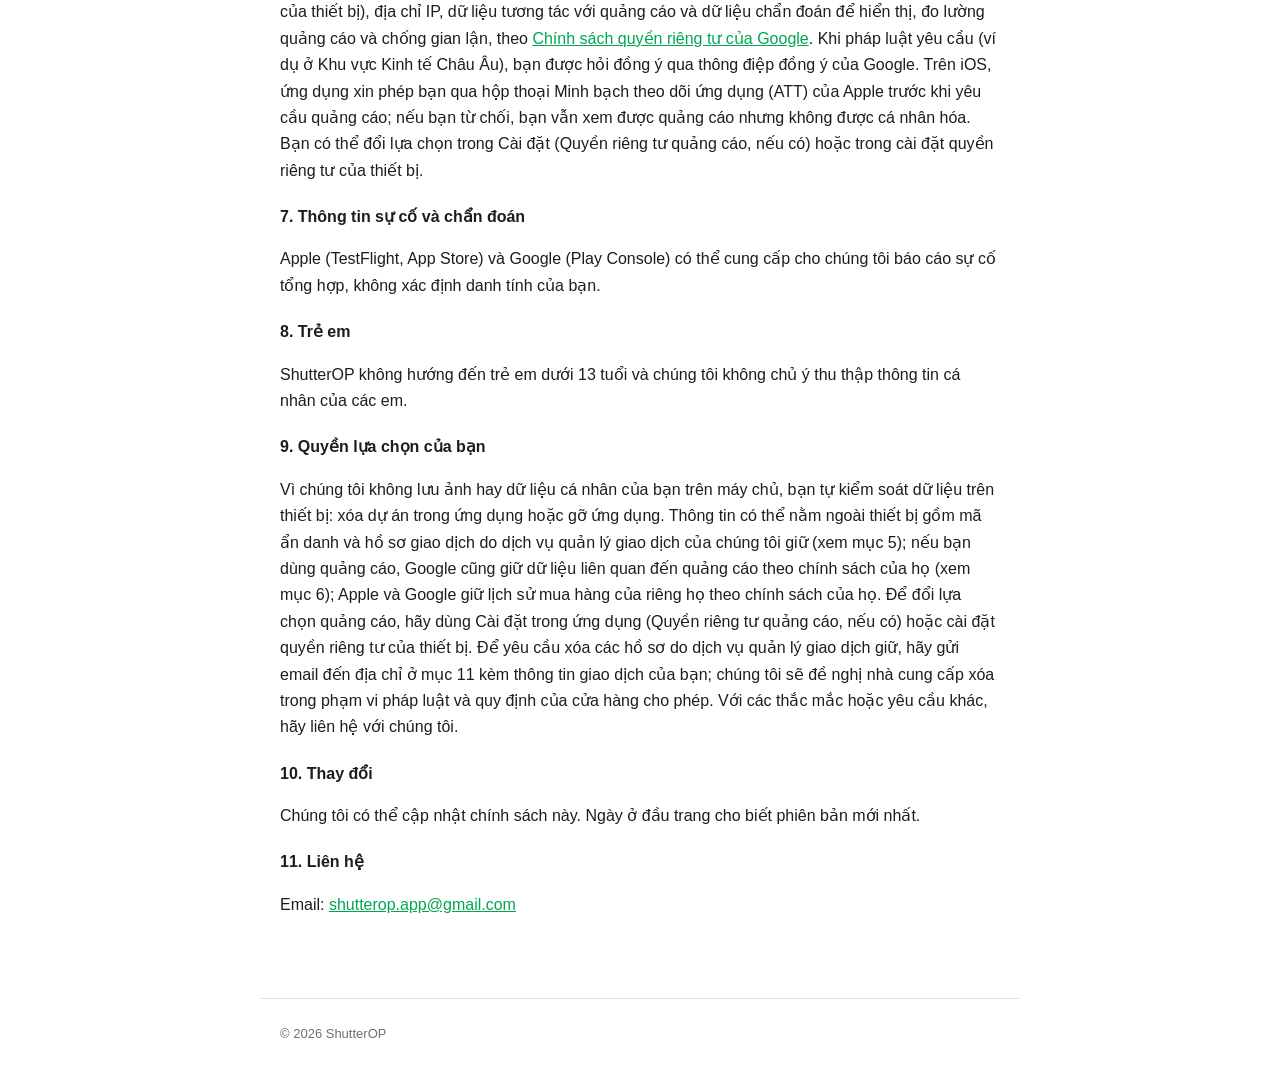
==== commit 132a5e2a: "Add files via upload" ====
--- a/privacy.html
+++ b/privacy.html
@@ -52,7 +52,7 @@
       <p>ShutterOP is not directed to children under 13 and we do not knowingly collect personal information from them.</p>
 
       <h3>9. Your choices</h3>
-      <p>Because we do not keep your photos or personal data on our servers, you control your data on your device: delete projects in the app or uninstall the app. The only information that may be held outside your device is an anonymous identifier and purchase records kept by our purchase-management provider (see section 5); Apple and Google also keep their own purchase history under their own policies. To ask us to delete the records held by our purchase-management provider, email us at the address in section 11 with the details of your purchase; we will ask the provider to delete them where the law and the store rules allow. For other questions or requests, contact us.</p>
+      <p>Because we do not keep your photos or personal data on our servers, you control your data on your device: delete projects in the app or uninstall the app. Information that may be held outside your device includes an anonymous identifier and purchase records kept by our purchase-management provider (see section 5); if you use ads, Google also keeps ad-related data under its own policy (see section 6); Apple and Google keep their own purchase history under their own policies. To change your ad choices, use Settings in the app (Ad privacy choices, where available) or your device's privacy settings. To ask us to delete the records held by our purchase-management provider, email us at the address in section 11 with the details of your purchase; we will ask the provider to delete them where the law and the store rules allow. For other questions or requests, contact us.</p>
 
       <h3>10. Changes</h3>
       <p>We may update this policy. The date at the top shows the latest version.</p>
@@ -93,7 +93,7 @@
       <p>ShutterOP không hướng đến trẻ em dưới 13 tuổi và chúng tôi không chủ ý thu thập thông tin cá nhân của các em.</p>
 
       <h3>9. Quyền lựa chọn của bạn</h3>
-      <p>Vì chúng tôi không lưu ảnh hay dữ liệu cá nhân của bạn trên máy chủ, bạn tự kiểm soát dữ liệu trên thiết bị: xóa dự án trong ứng dụng hoặc gỡ ứng dụng. Thông tin duy nhất có thể nằm ngoài thiết bị là mã ẩn danh và hồ sơ giao dịch do dịch vụ quản lý giao dịch của chúng tôi giữ (xem mục 5); Apple và Google cũng giữ lịch sử mua hàng của riêng họ theo chính sách của họ. Để yêu cầu xóa các hồ sơ do dịch vụ quản lý giao dịch giữ, hãy gửi email đến địa chỉ ở mục 11 kèm thông tin giao dịch của bạn; chúng tôi sẽ đề nghị nhà cung cấp xóa trong phạm vi pháp luật và quy định của cửa hàng cho phép. Với các thắc mắc hoặc yêu cầu khác, hãy liên hệ với chúng tôi.</p>
+      <p>Vì chúng tôi không lưu ảnh hay dữ liệu cá nhân của bạn trên máy chủ, bạn tự kiểm soát dữ liệu trên thiết bị: xóa dự án trong ứng dụng hoặc gỡ ứng dụng. Thông tin có thể nằm ngoài thiết bị gồm mã ẩn danh và hồ sơ giao dịch do dịch vụ quản lý giao dịch của chúng tôi giữ (xem mục 5); nếu bạn dùng quảng cáo, Google cũng giữ dữ liệu liên quan đến quảng cáo theo chính sách của họ (xem mục 6); Apple và Google giữ lịch sử mua hàng của riêng họ theo chính sách của họ. Để đổi lựa chọn quảng cáo, hãy dùng Cài đặt trong ứng dụng (Quyền riêng tư quảng cáo, nếu có) hoặc cài đặt quyền riêng tư của thiết bị. Để yêu cầu xóa các hồ sơ do dịch vụ quản lý giao dịch giữ, hãy gửi email đến địa chỉ ở mục 11 kèm thông tin giao dịch của bạn; chúng tôi sẽ đề nghị nhà cung cấp xóa trong phạm vi pháp luật và quy định của cửa hàng cho phép. Với các thắc mắc hoặc yêu cầu khác, hãy liên hệ với chúng tôi.</p>
 
       <h3>10. Thay đổi</h3>
       <p>Chúng tôi có thể cập nhật chính sách này. Ngày ở đầu trang cho biết phiên bản mới nhất.</p>
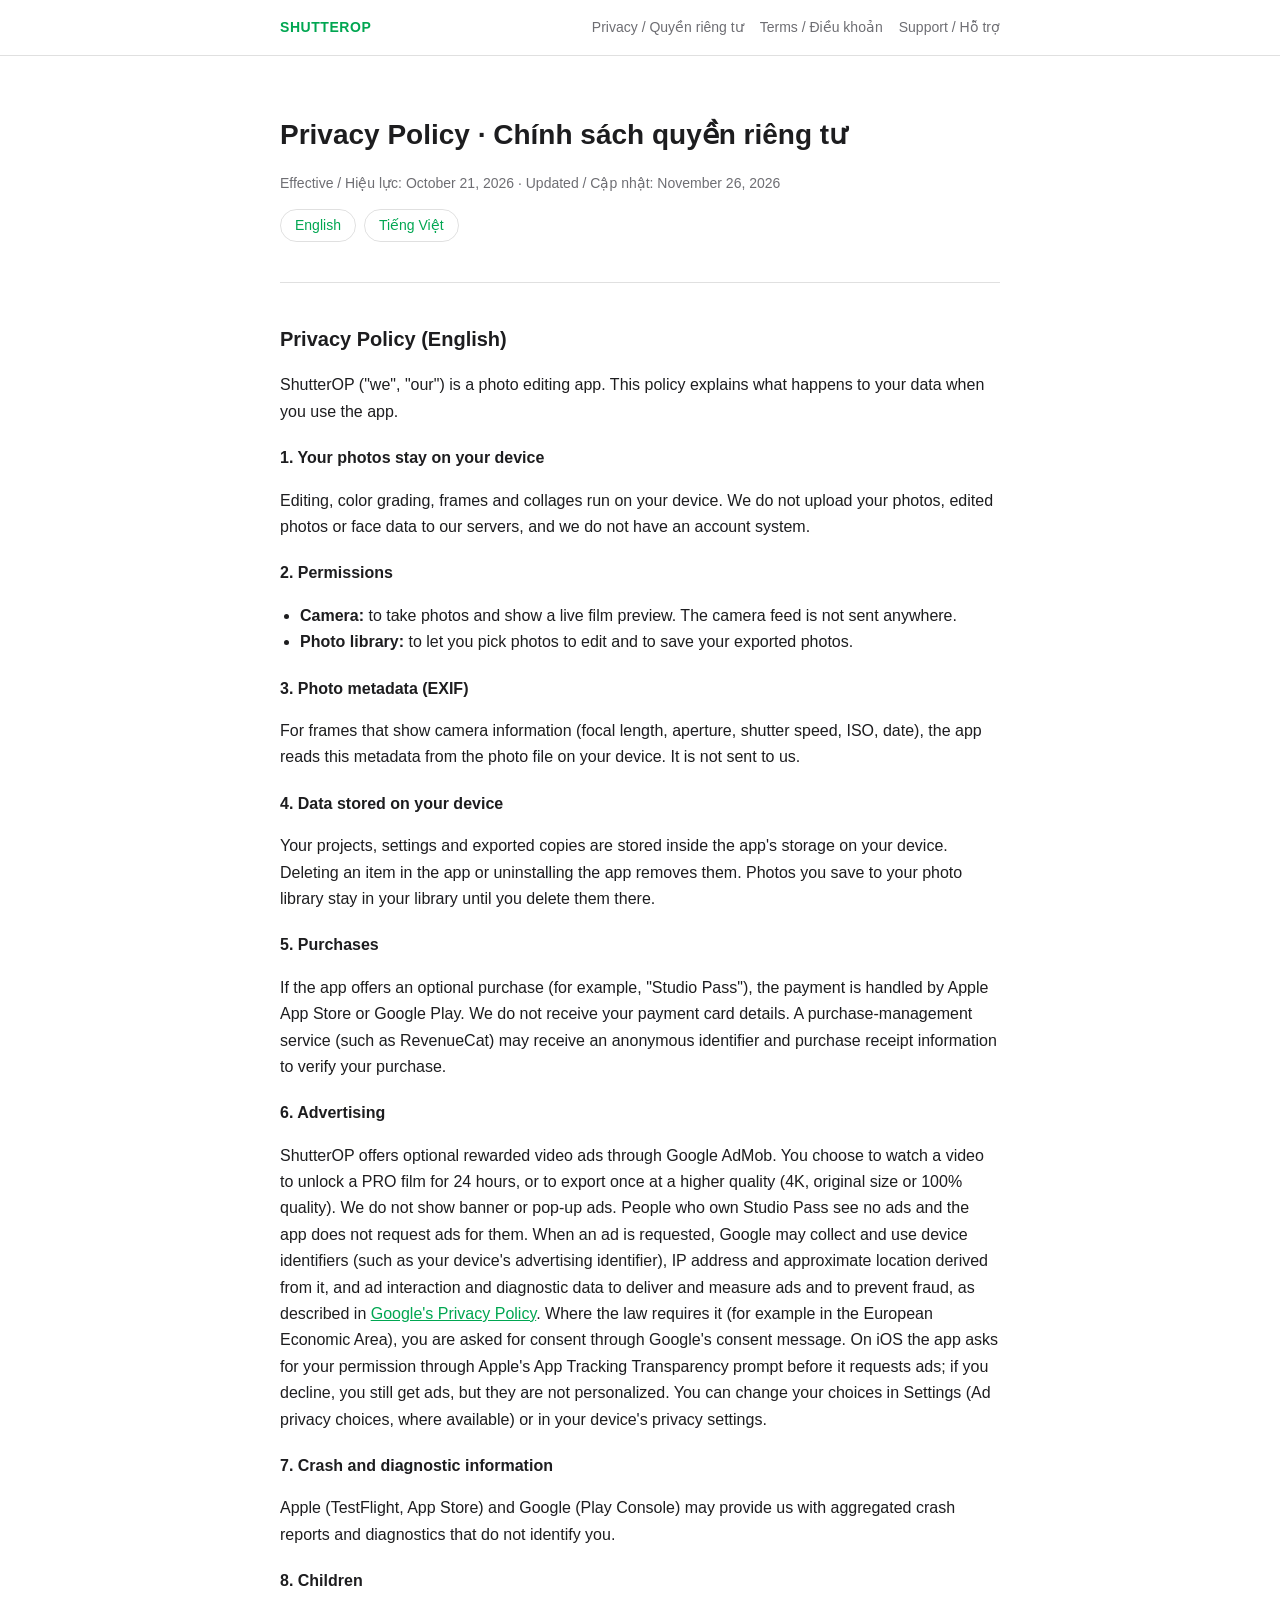
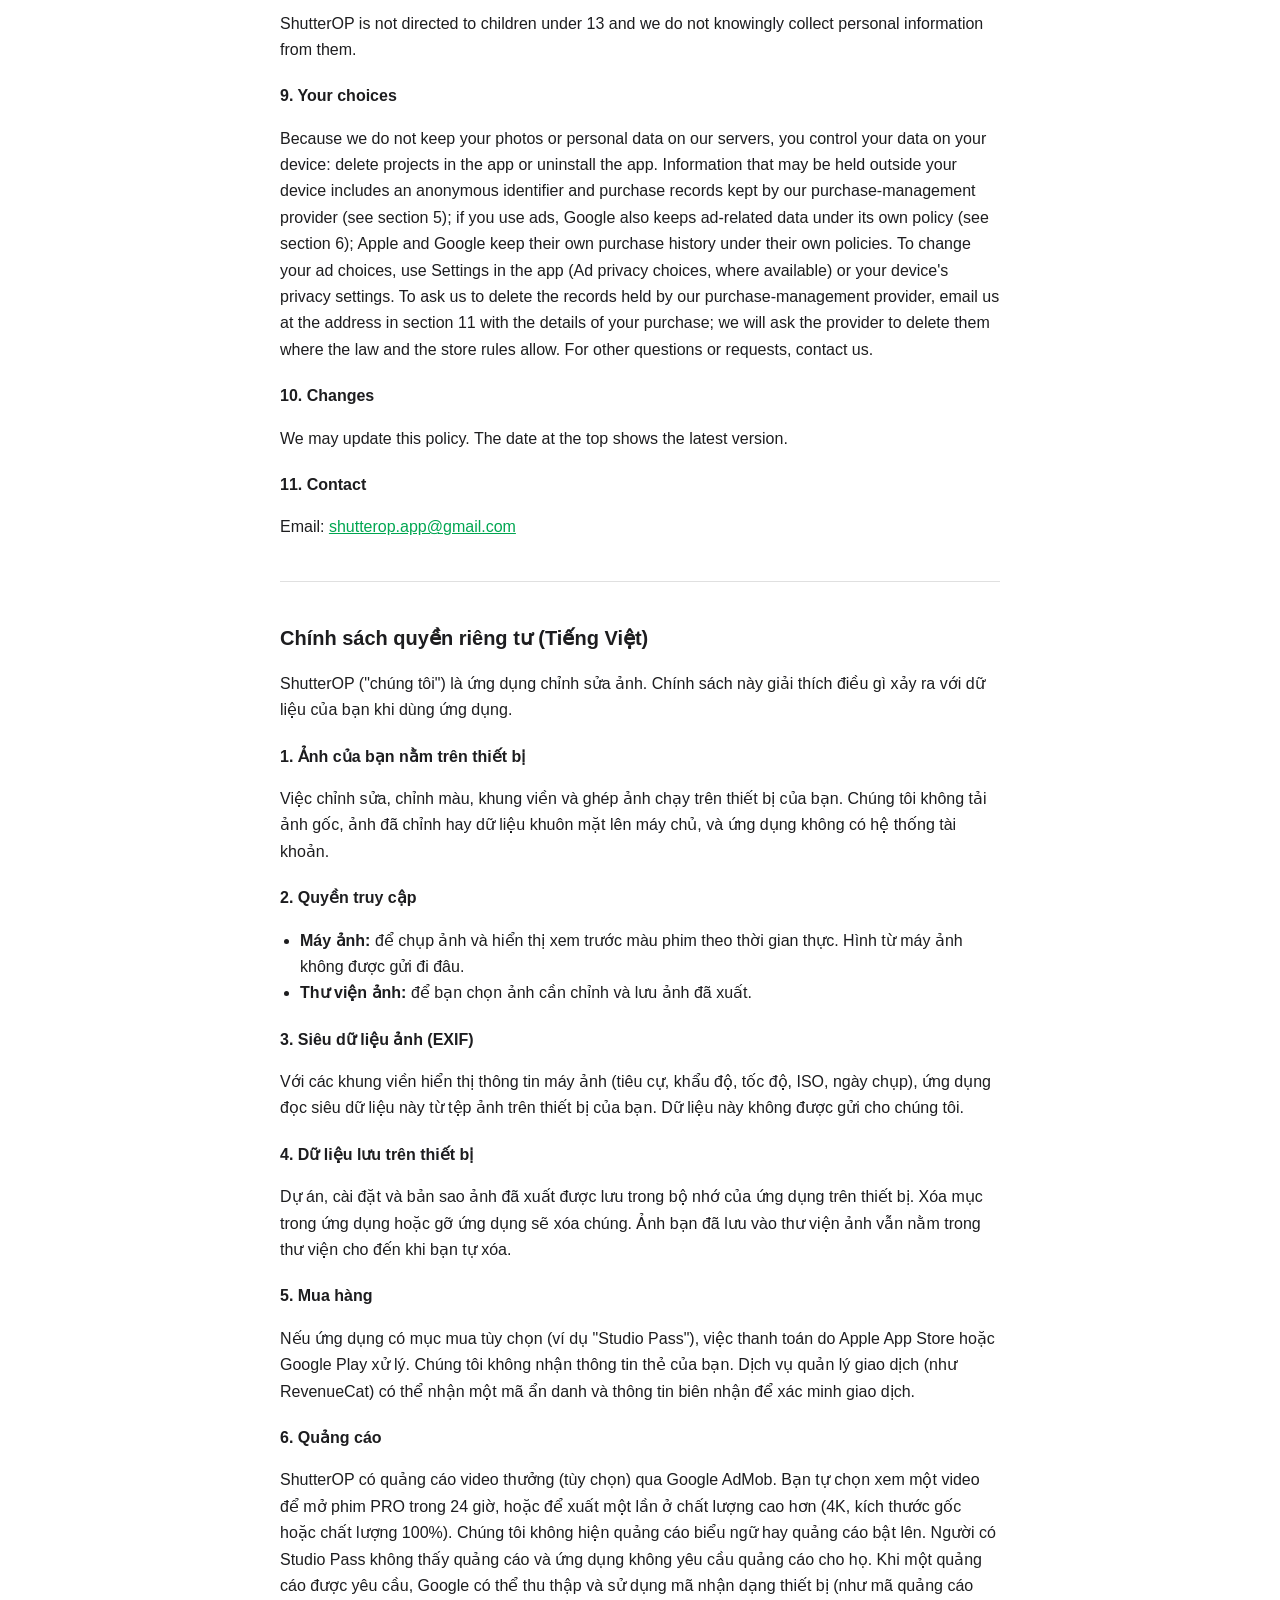
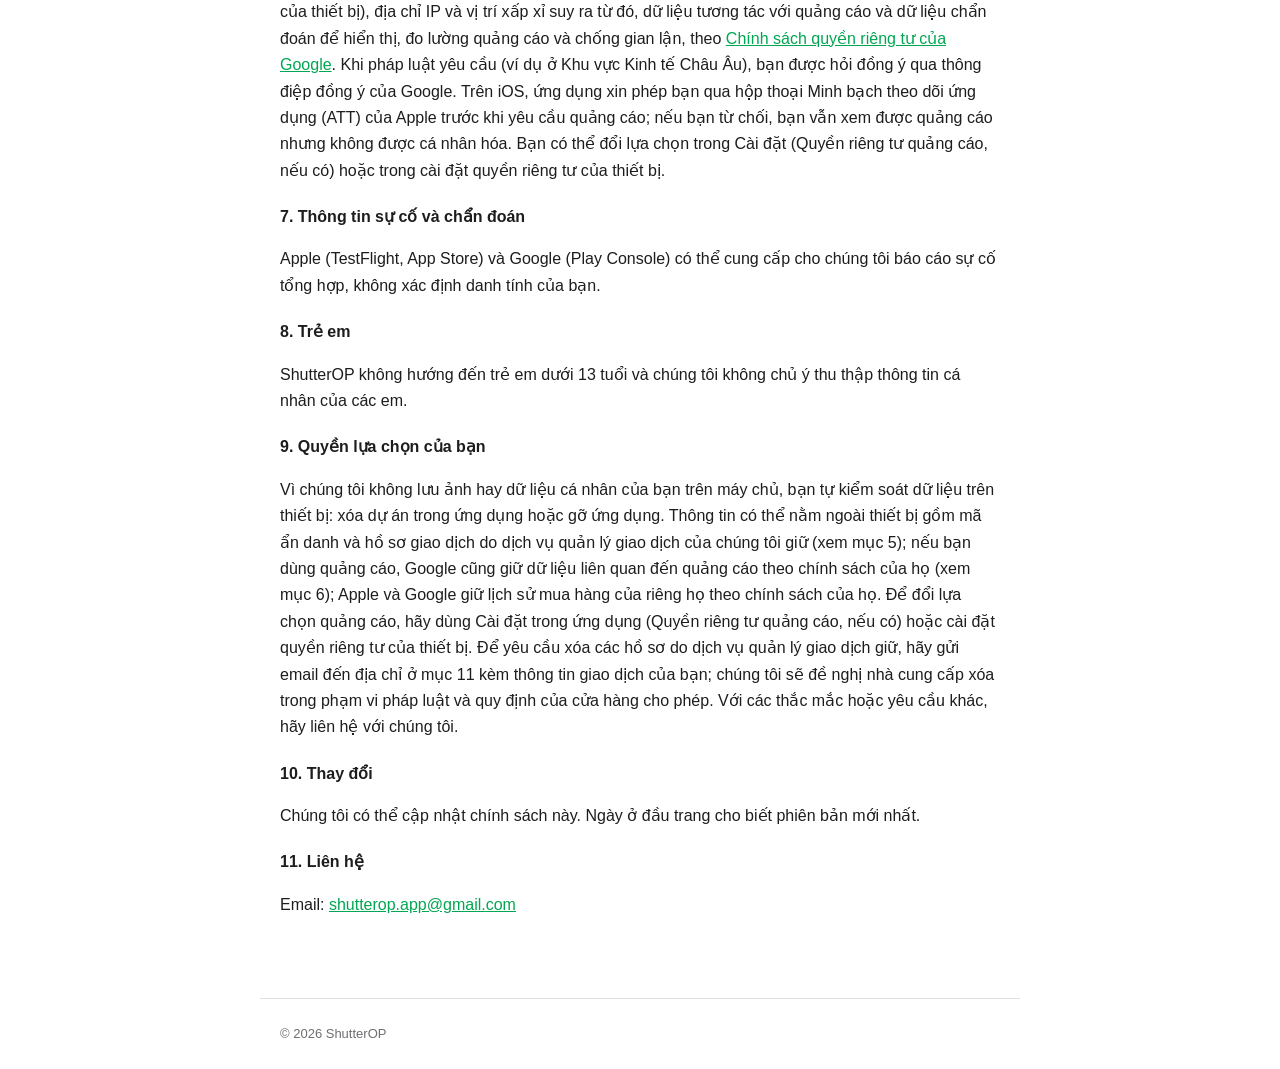
==== commit 1c99128c: "Add files via upload" ====
--- a/privacy.html
+++ b/privacy.html
@@ -43,7 +43,7 @@
       <p>If the app offers an optional purchase (for example, "Studio Pass"), the payment is handled by Apple App Store or Google Play. We do not receive your payment card details. A purchase-management service (such as RevenueCat) may receive an anonymous identifier and purchase receipt information to verify your purchase.</p>
 
       <h3>6. Advertising</h3>
-      <p>ShutterOP offers optional rewarded video ads through Google AdMob. You choose to watch a video to unlock a PRO film for 24 hours, or to export once at a higher quality (4K, original size or 100% quality). We do not show banner or pop-up ads. People who own Studio Pass see no ads and the app does not request ads for them. When an ad is requested, Google may collect and use device identifiers (such as your device's advertising identifier), IP address, and ad interaction and diagnostic data to deliver and measure ads and to prevent fraud, as described in <a href="https://policies.google.com/privacy">Google's Privacy Policy</a>. Where the law requires it (for example in the European Economic Area), you are asked for consent through Google's consent message. On iOS the app asks for your permission through Apple's App Tracking Transparency prompt before it requests ads; if you decline, you still get ads, but they are not personalized. You can change your choices in Settings (Ad privacy choices, where available) or in your device's privacy settings.</p>
+      <p>ShutterOP offers optional rewarded video ads through Google AdMob. You choose to watch a video to unlock a PRO film for 24 hours, or to export once at a higher quality (4K, original size or 100% quality). We do not show banner or pop-up ads. People who own Studio Pass see no ads and the app does not request ads for them. When an ad is requested, Google may collect and use device identifiers (such as your device's advertising identifier), IP address and approximate location derived from it, and ad interaction and diagnostic data to deliver and measure ads and to prevent fraud, as described in <a href="https://policies.google.com/privacy">Google's Privacy Policy</a>. Where the law requires it (for example in the European Economic Area), you are asked for consent through Google's consent message. On iOS the app asks for your permission through Apple's App Tracking Transparency prompt before it requests ads; if you decline, you still get ads, but they are not personalized. You can change your choices in Settings (Ad privacy choices, where available) or in your device's privacy settings.</p>
 
       <h3>7. Crash and diagnostic information</h3>
       <p>Apple (TestFlight, App Store) and Google (Play Console) may provide us with aggregated crash reports and diagnostics that do not identify you.</p>
@@ -84,7 +84,7 @@
       <p>Nếu ứng dụng có mục mua tùy chọn (ví dụ "Studio Pass"), việc thanh toán do Apple App Store hoặc Google Play xử lý. Chúng tôi không nhận thông tin thẻ của bạn. Dịch vụ quản lý giao dịch (như RevenueCat) có thể nhận một mã ẩn danh và thông tin biên nhận để xác minh giao dịch.</p>
 
       <h3>6. Quảng cáo</h3>
-      <p>ShutterOP có quảng cáo video thưởng (tùy chọn) qua Google AdMob. Bạn tự chọn xem một video để mở phim PRO trong 24 giờ, hoặc để xuất một lần ở chất lượng cao hơn (4K, kích thước gốc hoặc chất lượng 100%). Chúng tôi không hiện quảng cáo biểu ngữ hay quảng cáo bật lên. Người có Studio Pass không thấy quảng cáo và ứng dụng không yêu cầu quảng cáo cho họ. Khi một quảng cáo được yêu cầu, Google có thể thu thập và sử dụng mã nhận dạng thiết bị (như mã quảng cáo của thiết bị), địa chỉ IP, dữ liệu tương tác với quảng cáo và dữ liệu chẩn đoán để hiển thị, đo lường quảng cáo và chống gian lận, theo <a href="https://policies.google.com/privacy">Chính sách quyền riêng tư của Google</a>. Khi pháp luật yêu cầu (ví dụ ở Khu vực Kinh tế Châu Âu), bạn được hỏi đồng ý qua thông điệp đồng ý của Google. Trên iOS, ứng dụng xin phép bạn qua hộp thoại Minh bạch theo dõi ứng dụng (ATT) của Apple trước khi yêu cầu quảng cáo; nếu bạn từ chối, bạn vẫn xem được quảng cáo nhưng không được cá nhân hóa. Bạn có thể đổi lựa chọn trong Cài đặt (Quyền riêng tư quảng cáo, nếu có) hoặc trong cài đặt quyền riêng tư của thiết bị.</p>
+      <p>ShutterOP có quảng cáo video thưởng (tùy chọn) qua Google AdMob. Bạn tự chọn xem một video để mở phim PRO trong 24 giờ, hoặc để xuất một lần ở chất lượng cao hơn (4K, kích thước gốc hoặc chất lượng 100%). Chúng tôi không hiện quảng cáo biểu ngữ hay quảng cáo bật lên. Người có Studio Pass không thấy quảng cáo và ứng dụng không yêu cầu quảng cáo cho họ. Khi một quảng cáo được yêu cầu, Google có thể thu thập và sử dụng mã nhận dạng thiết bị (như mã quảng cáo của thiết bị), địa chỉ IP và vị trí xấp xỉ suy ra từ đó, dữ liệu tương tác với quảng cáo và dữ liệu chẩn đoán để hiển thị, đo lường quảng cáo và chống gian lận, theo <a href="https://policies.google.com/privacy">Chính sách quyền riêng tư của Google</a>. Khi pháp luật yêu cầu (ví dụ ở Khu vực Kinh tế Châu Âu), bạn được hỏi đồng ý qua thông điệp đồng ý của Google. Trên iOS, ứng dụng xin phép bạn qua hộp thoại Minh bạch theo dõi ứng dụng (ATT) của Apple trước khi yêu cầu quảng cáo; nếu bạn từ chối, bạn vẫn xem được quảng cáo nhưng không được cá nhân hóa. Bạn có thể đổi lựa chọn trong Cài đặt (Quyền riêng tư quảng cáo, nếu có) hoặc trong cài đặt quyền riêng tư của thiết bị.</p>
 
       <h3>7. Thông tin sự cố và chẩn đoán</h3>
       <p>Apple (TestFlight, App Store) và Google (Play Console) có thể cung cấp cho chúng tôi báo cáo sự cố tổng hợp, không xác định danh tính của bạn.</p>
